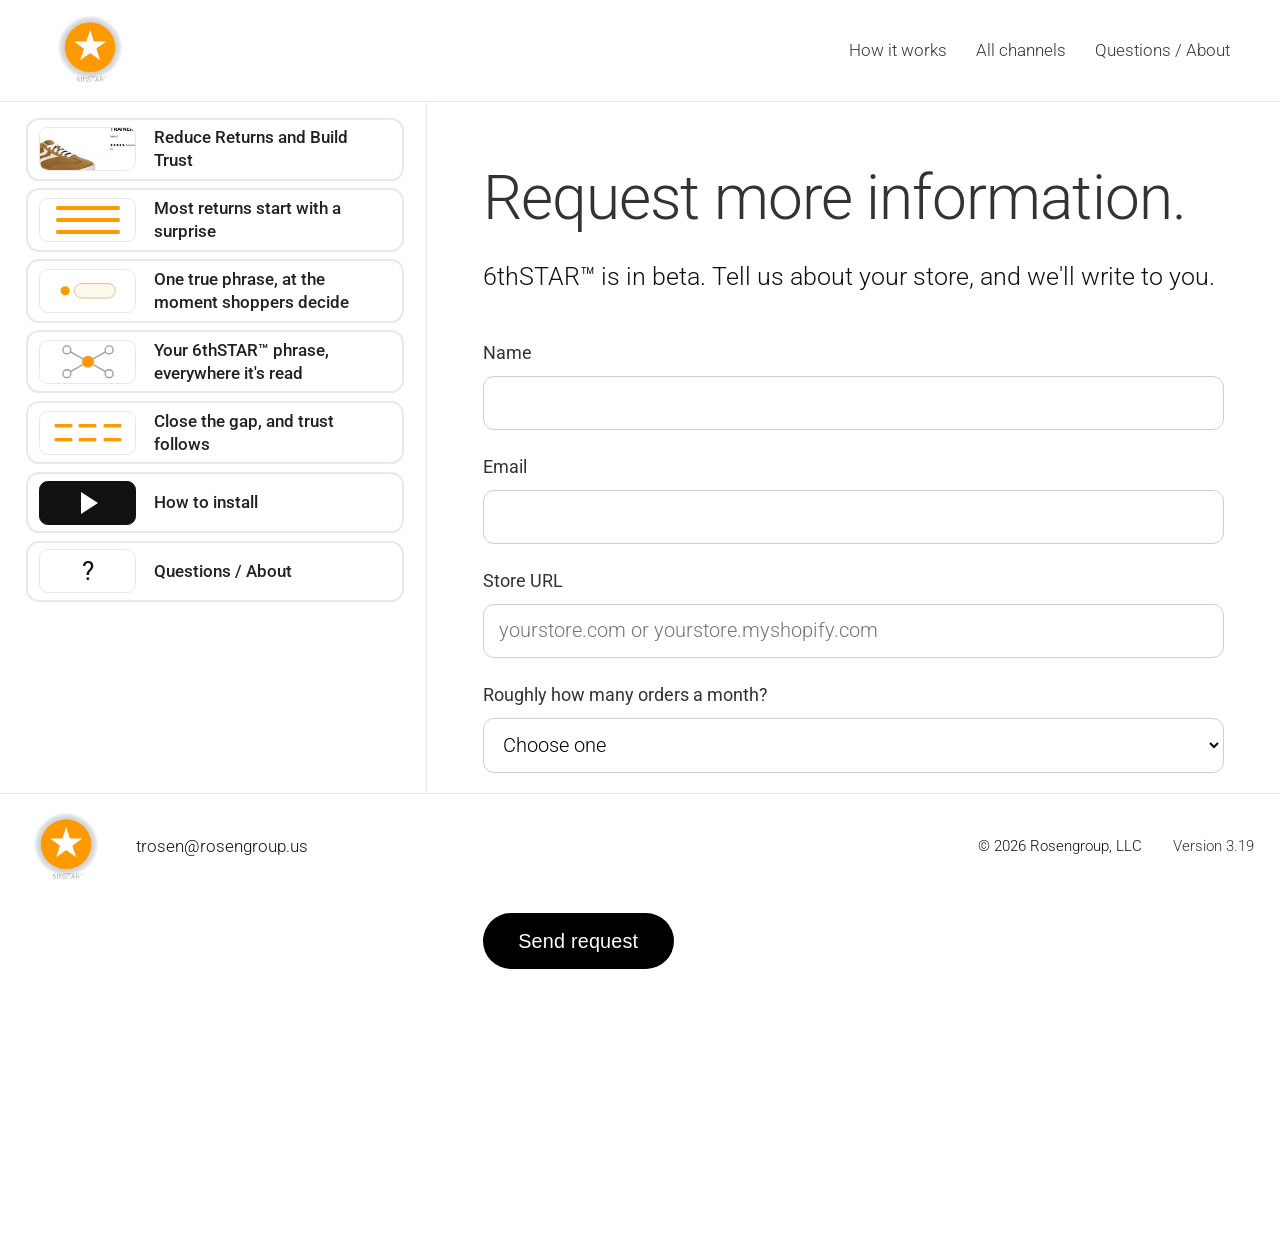
==== beta/index.html @ 01f962db "v3.18–v3.19: product shot on Most returns, boxes fill Close the gap, Restart bottom right, "6thSTAR " ====
<!doctype html>
<html lang="en">
<head>
<meta charset="utf-8">
<meta name="viewport" content="width=device-width, initial-scale=1">
<title>6thSTAR™ — Request more information</title>
<meta name="description" content="Request more information about 6thSTAR™ for your Shopify store.">
<meta property="og:type" content="website">
<meta property="og:site_name" content="6thSTAR™">
<meta property="og:title" content="6thSTAR™ — Request more information">
<meta property="og:description" content="Request more information about 6thSTAR™ for your Shopify store.">
<meta property="og:image" content="https://6thstar.us/assets/og-image.jpg">
<meta property="og:image:width" content="1200">
<meta property="og:image:height" content="630">
<meta property="og:image:alt" content="Reduce Returns and Build Trust, for Shopify stores: the 6thSTAR™ phrase on a product page">
<meta name="twitter:card" content="summary_large_image">
<meta name="twitter:title" content="6thSTAR™ — Request more information">
<meta name="twitter:description" content="Request more information about 6thSTAR™ for your Shopify store.">
<meta name="twitter:image" content="https://6thstar.us/assets/og-image.jpg">
<link rel="icon" href="/assets/6thstar-mark-96.png">
<link rel="apple-touch-icon" href="/assets/apple-touch-icon.png">
<link rel="preload" href="/assets/fonts/roboto-300-500.woff" as="font" type="font/woff" crossorigin>
<link rel="stylesheet" href="/assets/site.css">
<link rel="canonical" href="https://6thstar.us/beta/">
<meta property="og:url" content="https://6thstar.us/beta/">
</head>
<body>
<header class="top"><div class="in">
  <a class="brand" href="/" aria-label="6thSTAR™ home"><img src="/assets/6thstar-mark.png" alt="6thSTAR™" width="72" height="72"></a>
  <nav>
    <a class="txt" href="/#how">How it works</a>
    <a class="txt" href="/#ai">All channels</a>
    <a class="txt" href="/#questions">Questions / About</a>
  </nav>
</div></header>
<main>
<div class="frames"><nav class="fnav" aria-label="Sections">
  <a class="fcard" href="/#top" data-for="top"><span class="fth fth-shoe"><img src="/assets/marlow-hero.jpg" alt=""></span><span class="fname">Reduce Returns and Build Trust</span></a>
  <a class="fcard" href="/#why" data-for="why"><span class="fth fth-why"><i></i><i></i><i></i></span><span class="fname">Most returns start with a surprise</span></a>
  <a class="fcard" href="/#how" data-for="how"><span class="fth fth-how"><svg viewBox="0 0 96 60" aria-hidden="true"><circle cx="14" cy="30" r="7" fill="#ff9900"/><rect x="28" y="19" width="62" height="22" rx="11" fill="#fff8ec" stroke="#d9c39b" stroke-width="1.5"/></svg></span><span class="fname">One true phrase, at the moment shoppers decide</span></a>
  <a class="fcard" href="/#ai" data-for="ai"><span class="fth fth-ai"><svg viewBox="0 0 96 60" aria-hidden="true"><g stroke="#9a9a9a" stroke-width="2"><path d="M48 30 L16 12"/><path d="M48 30 L80 12"/><path d="M48 30 L16 48"/><path d="M48 30 L80 48"/></g><g fill="#fff" stroke="#9a9a9a" stroke-width="2"><circle cx="16" cy="12" r="6"/><circle cx="80" cy="12" r="6"/><circle cx="16" cy="48" r="6"/><circle cx="80" cy="48" r="6"/></g><circle cx="48" cy="30" r="9" fill="#ff9900"/></svg></span><span class="fname">Your 6thSTAR™ phrase, everywhere it's read</span></a>
  <a class="fcard" href="/#get" data-for="get"><span class="fth fth-get"><i></i><i></i><i></i><i></i><i></i><i></i></span><span class="fname">Close the gap, and trust follows</span></a>
  <a class="fcard" href="/#story" data-for="story"><span class="fth fth-film"><b></b></span><span class="fname">How to install</span></a>
  <a class="fcard" href="/#questions" data-for="questions"><span class="fth fth-q">?</span><span class="fname">Questions / About</span></a>
</nav>
<div class="fpanel fpage">

<div class="page">
  <h1>Request more information.</h1>
  <p class="lead">6thSTAR™ is in beta. Tell us about your store, and we'll write to you.</p>
  <form class="beta" novalidate>
    <label>Name<input name="name" autocomplete="name" required></label>
    <label>Email<input name="email" type="email" autocomplete="email" required></label>
    <label>Store URL<input name="store" type="text" inputmode="url" placeholder="yourstore.com or yourstore.myshopify.com" required></label>
    <label>Roughly how many orders a month?
      <select name="orders" required>
        <option value="">Choose one</option>
        <option>Under 100</option><option>100 to 500</option><option>500 to 2,000</option>
        <option>2,000 to 10,000</option><option>Over 10,000</option>
      </select></label>
    <label>How long has the store been selling?
      <select name="selling" required>
        <option value="">Choose one</option>
        <option>Under a year</option><option>1 to 3 years</option><option>Over 3 years</option>
      </select></label>
    <label class="trap" aria-hidden="true">Leave this empty<input name="website" tabindex="-1" autocomplete="off"></label>
    <div><button class="btn lg" type="submit">Send request</button></div>
    <p class="formerr" role="alert" hidden></p>
  </form>
  <div class="thanks" role="status">
    <h2 style="font-size:32px">Thank you. We'll write to you within two business days.</h2>
    <p class="lead">Questions in the meantime: <a href="mailto:trosen@rosengroup.us">trosen@rosengroup.us</a></p>
  </div>
</div>
</div></div>
</main>
<footer class="foot"><div class="in">
  <img src="/assets/6thstar-mark.png" alt="6thSTAR™" width="72" height="72">
  <nav><a href="mailto:trosen@rosengroup.us">trosen@rosengroup.us</a></nav>
  <span class="copy">&copy; 2026 Rosengroup, LLC</span>
  <span class="ver">Version 3.19</span>
</div></footer>
<script src="/assets/site.js"></script>
</body>
</html>
---- assets/site.css ----
/* 6thSTAR site v1.1 — white, plain, one idea per screen. Roboto (self-hosted, no outside requests). */
@font-face{font-family:"Roboto";src:url("/assets/fonts/roboto-300-500.woff") format("woff");font-weight:300 500;font-display:swap}
:root{
  color-scheme:light;
  --ink:#000; --ink-2:#3a3a3a; --muted:#6b6b6b; --rule:#e8e8e8; --sunk:#f6f6f4;
  --gold:#ff9900; --gold-ink:#a86200; --line-bg:#fff8ec; --line-edge:#d9c39b;
  --btn:#000; --btn-ink:#fff;
  --max:1080px; --gutter:24px;
}
*{box-sizing:border-box;margin:0;padding:0}
html{-webkit-text-size-adjust:100%;scroll-behavior:smooth}
body{background:#fff;color:var(--ink);font-family:"Roboto","Helvetica Neue",Arial,sans-serif;font-weight:300;line-height:1.55;font-size:18px}
img,video{display:block;max-width:100%;height:auto}
a{color:inherit}
:focus-visible{outline:2px solid var(--gold);outline-offset:3px}

/* Header: the mark, and the one action, always in reach */
.top{position:sticky;top:0;z-index:50;background:rgba(255,255,255,.92);backdrop-filter:saturate(1.4) blur(10px);-webkit-backdrop-filter:saturate(1.4) blur(10px);border-bottom:1px solid var(--rule)}
.top .in{max-width:var(--max);margin:0 auto;padding:10px var(--gutter);display:flex;align-items:center;justify-content:space-between;gap:16px}
.brand{display:flex;align-items:center;text-decoration:none}
.brand img{width:44px;height:44px}
.top nav{display:flex;align-items:center;gap:22px;font-size:15px}
.top nav a.txt{text-decoration:none;color:var(--ink-2)}
.top nav a.txt:hover{color:var(--ink)}
@media (max-width:560px){.top nav a.txt{display:none}}

.btn{display:inline-block;background:var(--btn);color:var(--btn-ink);text-decoration:none;font-weight:400;font-size:16px;letter-spacing:.01em;padding:12px 24px;border-radius:999px;border:0;cursor:pointer;white-space:nowrap}
.btn:hover{background:#222}
.btn.sm{font-size:14px;padding:9px 18px}
.btn.lg{font-size:18px;padding:15px 32px}

/* Beats: one idea per screen */
.beat{min-height:86vh;display:flex;align-items:center;padding:96px var(--gutter);border-bottom:1px solid var(--rule)}
.beat:last-of-type{border-bottom:0}
.beat .in{max-width:var(--max);margin:0 auto;width:100%}
.beat.narrow .in{max-width:760px}
.center{text-align:center}
h1,h2{font-weight:300;letter-spacing:-.015em;line-height:1.12}
h1{font-size:clamp(40px,6.4vw,76px)}
h2{font-size:clamp(32px,4.8vw,56px)}
.lead{font-size:clamp(19px,2vw,23px);color:#5f5f5f;margin-top:22px;max-width:680px}
.center .lead{margin-left:auto;margin-right:auto}
.lead+.lead{margin-top:14px}
.speaks{font-size:clamp(24px,3vw,34px);font-weight:400;margin-top:36px}
.cta{margin-top:36px;display:flex;gap:18px;align-items:center;flex-wrap:wrap}
.center .cta{justify-content:center}
.note{font-size:14px;color:var(--muted);margin-top:18px}
.hero .mark{width:min(150px,34vw);margin:0 auto 34px}

/* Films: never play by themselves; a still with a label until clicked */
.film{position:relative;margin:56px auto 0;max-width:760px;border-radius:14px;overflow:hidden;background:var(--sunk);box-shadow:0 1px 0 var(--rule),0 18px 50px rgba(0,0,0,.07);cursor:pointer}
.film img,.film video{width:100%;aspect-ratio:16/9;object-fit:cover}
.film .play{position:absolute;left:18px;bottom:16px;display:flex;align-items:center;gap:10px;background:rgba(255,255,255,.94);color:var(--ink);border:0;border-radius:999px;padding:9px 16px 9px 12px;font:400 15px "Roboto",sans-serif;cursor:pointer}
.film .play::before{content:"";width:0;height:0;border-left:11px solid var(--ink);border-top:7px solid transparent;border-bottom:7px solid transparent;margin-left:4px}
.film.soon{cursor:default}
.film.soon .play{cursor:default}
.film.soon .play::before{display:none}

/* The product page images (6thstar-sample, made data) */
.shot{position:relative;margin:56px auto 0;max-width:980px;border-radius:14px;overflow:hidden;border:1px solid var(--rule);background:#fff}
.shot img{width:100%}
.tag{position:absolute;top:12px;right:12px;background:rgba(30,30,30,.82);color:#fff;font-size:12px;padding:5px 11px;border-radius:999px;letter-spacing:.01em;z-index:3}
/* Beat 4: everything dimmed except the space under the stars */
.spot-hole{position:absolute;left:59.0%;top:42.4%;width:38.6%;height:6.6%;border-radius:8px;box-shadow:0 0 0 2000px rgba(255,255,255,.80),0 0 0 2003px rgba(0,0,0,.04);z-index:2;pointer-events:none}
/* Beat 5: the star opens the line on hover, focus or tap */
.star-hit{position:absolute;left:59.3%;top:42.9%;width:2.6%;aspect-ratio:1;border-radius:50%;background:transparent;border:0;cursor:pointer;z-index:4}
.star-hit::after{content:"";position:absolute;inset:-60%;border-radius:50%;border:2px solid var(--gold);opacity:.0;animation:ring 2.4s ease-out infinite}
@keyframes ring{0%{transform:scale(.5);opacity:.9}70%{opacity:0}100%{transform:scale(1.2);opacity:0}}
.line-pop{position:absolute;left:59.6%;top:50%;width:min(37em,39%);background:var(--line-bg);border:1px solid var(--line-edge);border-radius:12px;padding:14px 18px;font-size:clamp(13px,1.45vw,17px);font-weight:400;color:#1d1d1d;box-shadow:0 8px 28px rgba(0,0,0,.10);z-index:5;opacity:0;transform:translateY(-4px);transition:opacity .18s,transform .18s;pointer-events:none}
.shot.open .line-pop{opacity:1;transform:none}
.shot.open .star-hit::after{animation:none}
.hint{font-size:14px;color:var(--muted);margin-top:14px;text-align:center}
@media (max-width:700px){
  .line-pop{left:6%;right:6%;width:auto;top:58%}
}
@media (prefers-reduced-motion:reduce){.star-hit::after{animation:none;opacity:.8;transform:none;inset:-40%}}

/* Lists of short plain points */
.points{list-style:none;margin-top:26px;max-width:680px}
.center .points{margin-left:auto;margin-right:auto}
.points li{padding:12px 0;border-top:1px solid var(--rule);color:var(--ink-2);font-size:19px}
.points li:last-child{border-bottom:1px solid var(--rule)}
.links{margin-top:22px;display:flex;gap:24px;flex-wrap:wrap}
.center .links{justify-content:center}
.links a{color:var(--ink);text-underline-offset:4px;text-decoration-color:var(--gold);text-decoration-thickness:1.5px}

/* Questions */
.faq{max-width:760px;margin:64px auto 0;text-align:left}
.faq h3{font-weight:400;font-size:24px;margin-bottom:12px}
.faq details{border-top:1px solid var(--rule)}
.faq details:last-child{border-bottom:1px solid var(--rule)}
.faq summary{list-style:none;cursor:pointer;padding:18px 34px 18px 0;font-size:19px;font-weight:400;position:relative}
.faq summary::-webkit-details-marker{display:none}
.faq summary::after{content:"+";position:absolute;right:4px;top:14px;font-size:24px;font-weight:300;color:var(--muted)}
.faq details[open] summary::after{content:"–"}
.faq details p{padding:0 0 20px;color:var(--ink-2)}

/* Footer */
.foot{border-top:1px solid var(--rule);padding:36px var(--gutter) 48px}
.foot .in{max-width:var(--max);margin:0 auto;display:flex;align-items:center;justify-content:space-between;gap:18px;flex-wrap:wrap;font-size:15px;color:var(--ink-2)}
.foot nav{display:flex;gap:20px;flex-wrap:wrap}
.foot nav a{text-decoration:none}
.foot nav a:hover{text-decoration:underline}
.foot img{width:120px;height:120px}

/* Plain pages (/beta, /terms, /privacy, /demo, /setup) */
.page{max-width:760px;margin:0 auto;padding:80px var(--gutter) 96px}
.page h1{font-size:clamp(36px,5vw,56px)}
.page .lead{max-width:none}
form.beta{margin-top:40px;display:grid;gap:22px}
form.beta label{display:grid;gap:8px;font-size:16px;font-weight:400}
form.beta input,form.beta select{font:300 18px "Roboto",sans-serif;padding:13px 14px;border:1px solid #cfcfcf;border-radius:10px;background:#fff;color:var(--ink);width:100%}
form.beta input:focus,form.beta select:focus{outline:2px solid var(--gold);outline-offset:1px;border-color:transparent}
form.beta .opt{font-weight:300;color:var(--muted);font-size:14px}
.thanks{display:none;margin-top:40px;padding:28px;border-radius:14px;background:var(--sunk)}
.thanks.show{display:block}

/* Wizards */
.wiz{margin-top:44px;border:1px solid var(--rule);border-radius:16px;overflow:hidden;background:#fff}
.wiz + .wiz{margin-top:72px}
.wiz-head{padding:22px 24px 0}
.wiz-head h2{font-size:clamp(24px,3vw,32px)}
.wiz-count{font-size:14px;color:var(--muted);margin-top:6px}
.wiz-shot{margin:18px 24px 0;border:1px solid var(--rule);border-radius:10px;background:var(--sunk);overflow:hidden;aspect-ratio:16/10;display:flex;align-items:center;justify-content:center}
.wiz-shot img{width:100%;height:100%;object-fit:contain;background:#fff}
.wiz-shot .ph{font-size:14px;color:var(--muted);padding:24px;text-align:center}
.wiz-say{padding:20px 24px 4px;font-size:clamp(19px,2.2vw,22px);font-weight:400;min-height:3.2em}
.wiz-nav{display:flex;justify-content:space-between;gap:12px;padding:12px 24px 24px}
.wiz-nav button{font:400 16px "Roboto",sans-serif;padding:11px 22px;border-radius:999px;border:1px solid #cfcfcf;background:#fff;color:var(--ink);cursor:pointer}
.wiz-nav button.next{background:var(--btn);color:#fff;border-color:var(--btn)}
.wiz-nav button[disabled]{opacity:.35;cursor:default}
.wiz-help{padding:18px 24px 24px;border-top:1px solid var(--rule);background:#fcfcfb}
.wiz-help p{font-size:15px;color:var(--ink-2);margin-top:6px}
.wiz-help p:first-child{margin-top:0}
.wiz-help a{text-underline-offset:3px}

/* Hero: the words and the button lead; the spot sits beside them as a still (under them on a phone) */
.hero-grid{display:grid;grid-template-columns:1fr;gap:8px;align-items:center}
.hero .film{margin-top:48px}
@media (min-width:960px){
  .hero-grid{grid-template-columns:1.05fr 1fr;gap:56px}
  .hero .film{margin:0}
}
@media (min-width:701px){.line-pop{width:auto;max-width:41%;white-space:nowrap;font-size:clamp(12px,1.22vw,15px)}}
.spot-hole{box-shadow:0 0 0 2000px rgba(255,255,255,.86);outline:1.5px solid var(--gold);outline-offset:2px}

/* Film label sits under the still, never over its words */
.film .play{position:static;margin:0;border-radius:0;width:100%;justify-content:flex-start;padding:13px 16px;background:#fff;border-top:1px solid var(--rule)}
/* The sample-store tag sits bottom-left, clear of the product title */
.shot .tag{top:auto;bottom:12px;right:auto;left:12px}
/* On a phone, the product page is cropped to the title, price, stars and the 6thSTAR, so it can be read */
@media (max-width:700px){
  .spot-hole{left:3.6%;top:35.2%;width:90%;height:7.6%}
  .star-hit{left:5.2%;top:35.6%;width:8.5%}
  .line-pop{left:4%;right:4%;top:44%;font-size:15px}
}
@media (max-width:700px){.shot .tag{top:10px;right:10px;bottom:auto;left:auto}}

/* Wizard shots keep their own shape; tap one to see it full size */
.wiz-shot{aspect-ratio:auto;min-height:180px;background:#fff}
.wiz-shot a{display:block;width:100%}
.wiz-shot img{width:100%;height:auto;max-height:560px;object-fit:contain}
.wiz-zoom{font-size:13px;color:var(--muted);padding:6px 24px 0;text-align:right}

/* The beta form: the hidden field a person never sees, and a plain error line */
form.beta .trap{position:absolute;left:-10000px;width:1px;height:1px;overflow:hidden}
.formerr{color:#b42318;font-size:15px}

/* ── v2.0 (6thSTAR_Website_Script_v2_0): dense and clear. ~1120 px content, ~96 px between sections (56 on a phone),
   headline 40–48, sub-head 20–22, body 17–18 in #333. The line is always open in pictures. ── */
:root{--max:1120px}
body{color:#333;font-size:17.5px}
.lead{color:#333}
.top nav{gap:26px}
.top nav a.txt{color:#333;font-size:15px}
@media (max-width:560px){.top nav{gap:14px}.top nav a.txt{display:inline;font-size:13px}.brand img{width:36px;height:36px}}
@media (max-width:380px){.top nav{gap:10px}.top nav a.txt{font-size:12px}}

.sec{padding:48px var(--gutter)}
.sec:first-of-type{padding-top:72px}
.sec .in{max-width:var(--max);margin:0 auto;width:100%}
.sec + .sec{border-top:1px solid var(--rule);margin-top:48px;padding-top:96px}
.sec h1{font-size:clamp(36px,4.2vw,52px);font-weight:400;color:#111;letter-spacing:-.02em}
.sec h2{font-size:clamp(30px,3.3vw,46px);font-weight:400;color:#111;letter-spacing:-.015em;line-height:1.15}
.sec h3{font-size:19px;font-weight:500;color:#111;line-height:1.3}
.sec p{color:#333}
.sub{font-size:clamp(19px,1.7vw,22px);color:#333;margin-top:16px;max-width:760px;line-height:1.5}
.body{margin-top:16px}
.kicker{font-size:15px;font-weight:500;letter-spacing:.04em;text-transform:uppercase;color:var(--gold-ink);margin-bottom:12px}
.two{display:grid;grid-template-columns:1fr;gap:36px;align-items:center}
@media (min-width:900px){.two{grid-template-columns:1fr 1.15fr;gap:56px}}
.acts{margin-top:28px;display:flex;gap:22px;align-items:center;flex-wrap:wrap}
.more{color:#111;text-underline-offset:4px;text-decoration-color:var(--gold);text-decoration-thickness:1.5px;font-weight:400}
.playlink{display:inline-flex;align-items:center;gap:10px;font:400 17px "Roboto",sans-serif;color:#fff;background:#111;border:0;border-radius:999px;padding:12px 22px 12px 18px;cursor:pointer}
.playlink::before{content:"";border-left:11px solid #fff;border-top:7px solid transparent;border-bottom:7px solid transparent}
.playlink:hover{background:#333}

/* The pictures: the line open, never behind a hover */
.sec .shot{margin:0;max-width:none}
.hero-shot .line-pop,.mini .line-pop{opacity:1;transform:none;white-space:normal;max-width:none}
.hero-shot .line-pop{left:58.6%;top:54%;width:39.5%;font-size:clamp(12px,1.05vw,15px);padding:10px 13px;line-height:1.4}
.hero-shot .tag{top:auto;bottom:10px;left:10px;right:auto}
@media (max-width:700px){.hero-shot .line-pop{left:4%;right:4%;width:auto;top:44%;font-size:15px}.hero-shot .tag{top:10px;right:10px;bottom:auto;left:auto}}
.mini{border-radius:10px}
.mini .line-pop{left:3%;top:76%;width:auto;right:4%;font-size:13px;padding:7px 10px;line-height:1.35}
.mini .tag{top:8px;right:8px;bottom:auto;left:auto;font-size:11px;padding:3px 9px}

/* Section 2: three columns */
.cols3{display:grid;grid-template-columns:1fr;gap:28px;margin-top:40px}
.cols3>div{border-top:2px solid var(--gold);padding-top:18px}
.cols3 p{margin-top:8px}
@media (min-width:800px){.cols3{grid-template-columns:repeat(3,1fr);gap:40px}}

/* Section 3: three steps across, each with a small picture */
.steps{list-style:none;display:grid;grid-template-columns:1fr;gap:36px;margin-top:44px}
@media (min-width:860px){.steps{grid-template-columns:repeat(3,1fr);gap:36px}}
.steps .pic{height:210px;display:flex;align-items:center;justify-content:center;background:#fafaf8;border:1px solid var(--rule);border-radius:12px;padding:12px;margin-bottom:18px;overflow:hidden}
.steps .pic .mini{width:100%;max-width:330px}
.steps h3 span{display:inline-grid;place-items:center;width:26px;height:26px;border-radius:50%;background:#111;color:#fff;font-size:14px;margin-right:10px;vertical-align:2px}
.steps p{margin-top:8px}
.draw{width:100%;height:auto;max-height:190px}
.draw.channels{max-height:none}

/* Section 4: ticks */
.ticks{list-style:none;margin-top:22px}
.ticks li{position:relative;padding:12px 0 12px 30px;border-top:1px solid var(--rule)}
.ticks li:last-child{border-bottom:1px solid var(--rule)}
.ticks li::before{content:"";position:absolute;left:4px;top:21px;width:10px;height:10px;border-radius:50%;background:var(--gold)}

/* Section 5: six tiles */
.tiles{display:grid;grid-template-columns:1fr;gap:16px;margin-top:40px}
@media (min-width:640px){.tiles{grid-template-columns:repeat(2,1fr)}}
@media (min-width:960px){.tiles{grid-template-columns:repeat(3,1fr);gap:20px}}
.tile{border:1px solid var(--rule);border-radius:14px;padding:24px 24px 26px;background:#fff}
.tile p{margin-top:8px}

/* Section 6: the guide's own shot */
.guide-shot{margin:0;border:1px solid var(--rule);border-radius:12px;overflow:hidden;background:#fff}
.guide-shot img{width:100%}
.guide-shot figcaption{font-size:14px;color:#555;padding:10px 14px;border-top:1px solid var(--rule)}

/* Section 7: the film beside the call; Questions in two columns */
.sec .film{margin:0;max-width:none}
.faq2{margin-top:72px}
.qh{font-size:clamp(26px,2.6vw,34px)!important}
.qcols{display:grid;grid-template-columns:1fr;gap:0 40px;margin-top:18px}
@media (min-width:860px){.qcols{grid-template-columns:1fr 1fr}}
.qcols details{border-top:1px solid var(--rule)}
.qcols>div details:last-child{border-bottom:1px solid var(--rule)}
.qcols summary{list-style:none;cursor:pointer;padding:16px 34px 16px 0;font-size:18px;font-weight:400;color:#111;position:relative}
.qcols summary::-webkit-details-marker{display:none}
.qcols summary::after{content:"+";position:absolute;right:4px;top:12px;font-size:24px;font-weight:300;color:#666}
.qcols details[open] summary::after{content:"–"}
.qcols details p{padding:0 0 18px}

/* The spot, opened from the hero: plays only after the click */
.filmbox{border:0;padding:0;background:#000;border-radius:12px;width:min(1000px,94vw);overflow:visible}
.filmbox::backdrop{background:rgba(0,0,0,.72)}
.filmbox video{width:100%;display:block;border-radius:12px}
.filmbox .x{position:absolute;top:-44px;right:0;background:none;border:0;color:#fff;font-size:34px;line-height:1;cursor:pointer}

/* Footer: the mark, then the links */
.foot img{width:72px;height:72px}
.foot .in{justify-content:flex-start;gap:28px}

@media (max-width:700px){
  .sec{padding:32px var(--gutter)}
  .sec:first-of-type{padding-top:40px}
  .sec + .sec{margin-top:24px;padding-top:56px}
  .faq2{margin-top:48px}
}
/* v2.0 fixes after the first screenshots: the tag sits under the picture (never over the title); Questions clear of the film;
   a larger hero picture */
.sec .shot .tag{position:static;display:inline-block;margin:8px 10px}
.sec .shot{background:#fff}
.steps .pic{height:230px}
.steps .pic .mini{max-width:300px}
.sec .faq2{margin-top:88px}
@media (min-width:900px){.hero2 .two{grid-template-columns:.85fr 1.3fr;gap:48px}}
.hero2{padding-bottom:56px}
@media (max-width:700px){.sec .faq2{margin-top:56px}}
.steps .pic{height:256px}
.steps .pic .mini{max-width:290px}
.sec .shot .frame{position:relative}

/* v2.0.1 (review 2026-11-27): hero ends under the line; channels as a list on a phone; setup = the editor panel only */
.hero-shot .line-pop{top:56%}
@media (max-width:700px){.hero-shot .line-pop{top:76%}}
.chan-list{display:none}
@media (max-width:600px){
  .chan-wide{display:none}
  .chan-list{display:block;border:1px solid var(--rule);border-radius:14px;overflow:hidden}
  .chan-list .rec{background:var(--line-bg);border-bottom:1px solid var(--line-edge);padding:14px 18px;font-weight:500;color:#111}
  .chan-list ul{list-style:none}
  .chan-list li{padding:12px 18px 12px 40px;border-top:1px solid var(--rule);position:relative;color:#333}
  .chan-list li:first-child{border-top:0}
  .chan-list li::before{content:"";position:absolute;left:18px;top:50%;width:10px;height:1.5px;background:#bdbdbd}
  .chan-list li span{color:#666;font-size:15px}
}
.guide-shot.pair{display:grid;grid-template-columns:1fr 1fr;gap:1px;background:var(--rule)}
.guide-shot.pair>div{background:#fff}
.guide-shot.pair img{width:100%}
.guide-shot.pair p{font-size:14px;color:#555;padding:10px 12px;border-top:1px solid var(--rule)}
@media (min-width:900px){#story .two{grid-template-columns:1.25fr 1fr}}

/* v2.0.2 (Earl 2026-11-27): the first thing seen is the spot's opening card: the mark, the promise, and where (Shopify) */
.intro{text-align:center;padding-bottom:40px}
.intro-mark{width:200px;height:200px;margin:0 auto 6px}
.intro h1{font-size:clamp(34px,4.4vw,58px);font-weight:300;letter-spacing:-.01em}
.intro .for{font-size:clamp(20px,2vw,28px);font-weight:300;color:#333;margin-top:8px}
.hero2 .sub{margin-top:0}
.sec.hero2:first-of-type{padding-top:28px}
@media (max-width:700px){.intro-mark{width:150px;height:150px}.intro{padding-bottom:28px}}

/* v2.0.3 (Earl 2026-11-27): the hero opens The Whole Story; section 7 is the call alone until the How to install film is ready */
.cta-only{text-align:center}
.cta-only .sub{margin-left:auto;margin-right:auto}
.cta-only .acts{justify-content:center}

/* ── /setup v2 (Tracy 2026-11-27): every step a tile on one page, in order; the detail shows only while pointed at (or tapped) ── */
.page.wide{max-width:1168px}
.lead .tap{display:none}
@media (hover:none){.lead .hov{display:none}.lead .tap{display:inline}}
.gtiles{margin-top:48px}
.gtiles + .gtiles{margin-top:80px}
.gtiles h2{font-size:clamp(24px,3vw,32px);margin-bottom:20px}
.tgrid{list-style:none;display:grid;grid-template-columns:repeat(4,1fr);gap:16px}
@media (max-width:1000px){.tgrid{grid-template-columns:repeat(3,1fr)}}
@media (max-width:760px){.tgrid{grid-template-columns:repeat(2,1fr)}}
@media (max-width:460px){.tgrid{grid-template-columns:1fr}}
.tile-step{position:relative;border:1px solid var(--rule);border-radius:12px;background:#fff;overflow:hidden;aspect-ratio:4/3;outline:none;cursor:default}
.tile-step img{width:100%;height:100%;object-fit:contain;padding:34px 10px 10px;background:#fff}
.tnum{position:absolute;top:8px;left:10px;font:500 13px "Roboto",sans-serif;color:#fff;background:var(--gold);border-radius:999px;padding:3px 10px;z-index:1}
.tdet{position:absolute;inset:0;background:rgba(255,255,255,.97);padding:44px 16px 14px;display:flex;flex-direction:column;justify-content:center;gap:10px;
  opacity:0;visibility:hidden;transition:opacity .15s}
.tdet p{font-size:17px;line-height:1.45;color:var(--ink);font-weight:400}
.tdet a{text-underline-offset:3px}
.tfull{font-size:14px;color:var(--muted)}
@media (hover:hover){.tile-step:hover .tdet{opacity:1;visibility:visible}}
.tile-step:focus-visible .tdet{opacity:1;visibility:visible}
.tile-step:focus-visible{box-shadow:0 0 0 2px var(--gold)}
@media (hover:none){.tile-step:focus .tdet,.tile-step:focus-within .tdet{opacity:1;visibility:visible}}
.gtiles .wiz-help{margin-top:16px;border:1px solid var(--rule);border-radius:12px;padding:16px 20px}

/* ── The mark (Tracy 2026-11-27): the footer's size, every time, at every width ── */
.brand,.brand img,.foot img,.intro-mark{flex-shrink:0}
.brand img,.foot img,.intro-mark{width:72px!important;height:72px!important}
.intro-mark{margin:0 auto 10px}

/* ── Section 7 (Tracy 2026-11-27): the install film at full content width, crisp; the request below it ── */
.story-big .film{max-width:none;width:100%;margin:0}
.story-big .film img{image-rendering:auto}
.story-big .words{margin-top:40px}
.story-big .film .play{font-size:17px}
/* the film's cover is page text and the mark (72 px), so it is sharp at every width */
.story-big .poster{aspect-ratio:16/9;background:#fff;display:flex;flex-direction:column;align-items:center;justify-content:center;gap:18px}
.story-big .poster p{font-size:clamp(24px,3.4vw,44px);font-weight:300;color:var(--ink)}
.film-mark{width:72px!important;height:72px!important;flex-shrink:0}

/* ── /setup v3 (Tracy 2026-11-27): the number alone, top right; a bolder outline; pointing at a step opens it very large, only while there ── */
.tile-step{border:2px solid #b8b8b8;border-radius:12px}
.tile-step:hover,.tile-step:focus-visible{border-color:#000}
.tile-step img{padding:12px}
.tnum{left:auto;right:12px;top:8px;background:none;color:#000;padding:0;font:500 20px/1 "Roboto",sans-serif}
.tdet{display:none}
.tzoom{position:fixed;inset:0;z-index:50;display:flex;align-items:center;justify-content:center;padding:24px;background:rgba(255,255,255,.9);
  opacity:0;visibility:hidden;pointer-events:none;transition:opacity .12s}
.tzoom.on{opacity:1;visibility:visible}
@media (hover:none){.tzoom.on{pointer-events:auto}}
.tzoom figure{background:#fff;border:2px solid #000;border-radius:14px;padding:18px;max-width:min(1280px,96vw);box-shadow:0 24px 70px rgba(0,0,0,.18)}
.tzoom img{display:block;max-width:100%;max-height:72vh;width:auto;height:auto;margin:0 auto;image-rendering:auto}
.tzoom figcaption{margin-top:14px;font-size:clamp(17px,1.6vw,21px);font-weight:400;color:#000;text-align:center}
.tile-step img{padding:40px 12px 12px}

/* ── v2.3 Home (Tracy 2026-11-27: "this cannot be this hard and look so awful"): one fixed type scale, a solid header,
   the hero then three rows of two blocks, headlines aligned across each row. No sizes from the screen's height. ── */
.top{background:#fff;backdrop-filter:none;-webkit-backdrop-filter:none}
.sec.hero2:first-of-type{padding:64px var(--gutter) 64px}
.duo{border-top:1px solid var(--rule)}
@media (min-width:900px){
  .duo{display:grid;grid-template-columns:minmax(0,1fr) minmax(0,1fr);gap:64px;align-items:start;
       max-width:calc(var(--max) + 2 * var(--gutter));margin:0 auto;padding:72px var(--gutter)}
  .duo>.sec,.duo>.sec + .sec,.duo>.sec:first-of-type{padding:0;margin:0;border:0;min-height:0;display:block}
  .duo .sec .in{max-width:none}
}
/* the one type scale on Home, at every width from a tablet up */
.sec h2,.duo .sec h2,.qh{font-size:34px!important;line-height:1.2;font-weight:400;letter-spacing:-.01em}
.sec .sub,.duo .sub{font-size:19px;line-height:1.5;max-width:none;margin-top:12px}
.sec h3{font-size:18px;font-weight:500;line-height:1.35}
.sec p,.ticks li,.tile p,.cols3 p,.steps p,.qcols details p{font-size:16.5px;line-height:1.55}
.kicker{font-size:13px}
.qcols summary{font-size:17px;padding:14px 34px 14px 0}
.cols3{grid-template-columns:1fr;gap:14px;margin-top:24px}
.cols3>div{padding-top:12px}
.steps{grid-template-columns:1fr;gap:16px;margin-top:24px}
.steps li{display:grid;grid-template-columns:180px minmax(0,1fr);gap:0 18px;align-items:start}
.steps .pic{grid-row:span 2;height:124px;margin:0;padding:8px}
.steps .pic .mini{max-width:160px}
.steps .mini .line-pop{font-size:10px;padding:4px 6px;top:auto;bottom:8%}
.steps .mini .tag{font-size:9px;padding:2px 6px;margin:4px 6px}
.steps h3{margin-top:2px}
.draw{max-height:108px}
#ai .two{grid-template-columns:1fr;gap:20px}
.draw.channels{max-height:280px;margin:0 auto;display:block}
.tiles{grid-template-columns:1fr 1fr;gap:12px;margin-top:24px}
.tile{padding:16px 18px}
.tile h3{font-size:17px}
.story-big .film{width:100%}
.story-big .words{margin-top:24px}
.story-big .words h2{font-size:28px!important}
.qcols{grid-template-columns:1fr;margin-top:12px}
.hero2 h1{font-size:52px}
.hero2 .sub{font-size:21px}
@media (max-width:700px){
  .sec h2,.duo .sec h2,.qh{font-size:28px!important}
  .hero2 h1{font-size:36px}
  .steps li{grid-template-columns:120px minmax(0,1fr);gap:0 14px}
  .steps .pic{height:100px}
  .tiles{grid-template-columns:1fr}
}
.duo .sec .faq2,.sec .faq2{margin-top:0!important}

/* ── v3.0 Home as frames (Tracy 2026-11-27: "a vertical left column nav that has a small view on each card. when you click
   on the image the whole right 2/3 of the page opens with that content"; storyboard approved). From 900 px wide: the left
   third is the cards, the right two thirds shows the chosen section. Under 900 px the sections run down one page. ── */
.fnav{display:none}
@media (min-width:900px){
  .frames{display:grid;grid-template-columns:minmax(280px,1fr) minmax(0,2fr);max-width:1560px;margin:0 auto;align-items:start}
  .fnav{display:flex;flex-direction:column;gap:10px;position:sticky;top:var(--hdr,93px);height:calc(100vh - var(--hdr,93px));
        overflow:auto;padding:24px 20px 24px var(--gutter);border-right:1px solid var(--rule)}
  .fcard{display:grid;grid-template-columns:96px minmax(0,1fr);gap:14px;align-items:center;text-decoration:none;color:#111;
         border:2px solid var(--rule);border-radius:12px;padding:8px;background:#fff;transition:border-color .12s}
  .fcard:hover{border-color:#b8b8b8}
  .fcard.on{border-color:var(--gold)}
  .fth{height:60px;border-radius:8px;background:#fafaf8;border:1px solid var(--rule);overflow:hidden;display:flex;align-items:center;justify-content:center}
  .fth img{width:100%;height:100%;object-fit:cover}
  .fth svg{width:92%;height:auto;max-height:54px}
  .fth-why{flex-direction:column;gap:9px;padding:0 12px;align-items:stretch}
  .fth-why i{display:block;height:2px;background:var(--gold)}
  .fth-get{display:grid;grid-template-columns:repeat(3,1fr);gap:4px;padding:8px}
  .fth-get i{display:block;border:1px solid #d8d8d8;border-radius:3px;background:#fff}
  .fth-film b{width:0;height:0;border-left:16px solid #111;border-top:10px solid transparent;border-bottom:10px solid transparent;margin-left:4px}
  .fth-q{font-size:30px;font-weight:300;color:#111}
  .fname{font-size:15px;font-weight:400;line-height:1.35}
  .fpanel{padding:56px clamp(32px,4vw,72px) 72px;min-height:calc(100vh - var(--hdr,93px))}
  .fpanel>.sec{display:none;padding:0!important;margin:0!important;border:0!important}
  .fpanel>.sec.on{display:block}
  .fpanel .sec .in{max-width:980px;margin:0}
  .fpanel .intro{text-align:left}
  /* each section at full size in the panel */
  .fpanel .cols3{grid-template-columns:repeat(3,1fr);gap:32px;margin-top:36px}
  .fpanel .steps{grid-template-columns:repeat(3,1fr);gap:28px;margin-top:36px}
  .fpanel .steps li{display:block}
  .fpanel .steps .pic{height:200px;margin:0 0 16px}
  .fpanel .steps .pic .mini{max-width:240px}
  .fpanel .steps .mini .line-pop{font-size:11px}
  .fpanel .draw{max-height:170px}
  .fpanel #ai .two{grid-template-columns:1fr 1fr;gap:40px}
  .fpanel .draw.channels{max-height:360px}
  .fpanel .tiles{grid-template-columns:repeat(3,1fr);gap:16px;margin-top:36px}
  .fpanel .story-big .film{max-width:900px}
  .fpanel .story-big .words{text-align:left}
  .fpanel .story-big .acts{justify-content:flex-start}
  .fpanel .story-big .sub{margin-left:0}
  .fpanel .qcols{grid-template-columns:1fr 1fr;gap:0 40px}
  .fpanel .hero2 .two{grid-template-columns:.85fr 1.3fr;gap:40px}
}
/* v3.1: the card column on every page; a page's own content sits in the panel */
@media (min-width:900px){
  .fpage .page,.fpage .page.wide{max-width:980px;margin:0;padding:0}
  .fth-setup img{object-fit:cover;object-position:left center}
  .fpanel #setup .gtiles:first-of-type{margin-top:28px}
}
.sub .tap{display:none}
@media (hover:none){.sub .hov{display:none}.sub .tap{display:inline}}
/* About (Tracy 2026-11-27): Tracy's own words, after Questions */
.about-text{font-size:20px!important;line-height:1.65;max-width:760px;margin-top:20px;color:#222}
.about-sig{margin-top:22px;font-size:17px!important;font-weight:500;color:#111}
.fth-about{font-size:44px;line-height:1;padding-top:14px}
@media (max-width:700px){.about-text{font-size:18px!important}}

/* ── v3.2 polish (Tracy 2026-11-27: "show me the best version"): one family of card pictures, a clearer chosen card,
   and a Next link at the foot of each section so the story reads in order ── */
@media (min-width:900px){
  .fcard{grid-template-columns:88px minmax(0,1fr);padding:10px;gap:16px}
  .fcard.on{border-color:var(--gold);background:#fffaf1}
  .fth{height:56px;background:#fff}
  .fth-shoe img{object-fit:cover;object-position:18% 60%;transform:scale(1.5)}
  .fth-why{gap:8px;padding:0 14px}
  .fth-why i{height:3px;border-radius:2px}
  .fth-how{gap:6px}
  .fth-how em{font-style:normal;width:20px;height:20px;border-radius:50%;background:#111;color:#fff;font-size:12px;font-weight:500;display:grid;place-items:center}
  .fth-ai svg{width:80px;max-height:50px}
  .fth-get{gap:5px;padding:9px 12px}
  .fth-get i{border:1px solid #d8d8d8;border-top:3px solid var(--gold);border-radius:3px}
  .fth-film{background:#111;border-color:#111}
  .fth-film b{border-left-color:#fff}
  .fth-q{font-size:30px;font-weight:400;color:#111}
  .fth-about{color:var(--gold);font-size:46px;padding-top:18px}
  .fname{font-size:15.5px;font-weight:500;color:#222}
  .fnext{display:inline-flex;align-items:center;gap:10px;margin-top:48px;padding-top:20px;border-top:1px solid var(--rule);
         font-size:16px;color:#111;text-decoration:none;font-weight:500}
  .fnext span{color:#666;font-weight:400}
  .fnext:hover{color:var(--gold-ink)}
}
@media (max-width:899px){.fnext{display:none}}
/* Tracy 2026-11-27: Next is the size of the sub-headline ("for Shopify stores"), still bold */
@media (min-width:900px){.fnext{font-size:clamp(20px,2vw,28px);font-weight:500}}
/* the film's Restart button, top right over the playing film */
.film{position:relative}
.film .restart{position:absolute;top:14px;right:14px;z-index:2;font:500 15px "Roboto",sans-serif;color:#111;background:rgba(255,255,255,.95);
  border:1px solid #d0d0d0;border-radius:999px;padding:8px 16px;cursor:pointer}
.film .restart:hover{border-color:#111}
.foot .ver{margin-left:auto;font-size:13px;color:#777}
@media (max-width:700px){.foot .ver{margin-left:0;width:100%}}
/* Tracy 2026-11-27: the Next link stays on one line (it was a flex box, so its words wrapped as a block) */
@media (min-width:900px){.fnext{display:inline-block;white-space:nowrap;max-width:100%}.fnext span{margin-right:10px}}

/* v3.9 (Tracy 2026-11-27: "keep the phrase on one line"): the 6thSTAR line never wraps; site.js sizes it to fit its picture */
.hero-shot .line-pop,.mini .line-pop,.steps .mini .line-pop{white-space:nowrap!important;width:auto!important;max-width:none!important;padding:.6em .8em!important}
.hero-shot .line-pop{left:auto!important;right:2%!important}
.mini .line-pop,.steps .mini .line-pop{left:3%!important;right:auto!important}
@media (max-width:700px){.hero-shot .line-pop{right:auto!important;left:3%!important}}
.about-date{margin-top:4px;font-size:15px!important;color:#666}

/* v3.9: the hero picture gets its full column (the words' min-content was squeezing it to ~270 px) */
@media (min-width:900px){.fpanel .hero2 .two{grid-template-columns:minmax(0,.85fr) minmax(0,1.3fr)}}
/* the step 3 picture uses its whole tile, so its line stays readable on one line */
.steps .pic .mini,.fpanel .steps .pic .mini{max-width:100%!important;width:100%}
@media (min-width:900px) and (max-width:1199px){
  .fpanel .steps{grid-template-columns:1fr;gap:22px}
  .fpanel .steps li{display:grid;grid-template-columns:300px minmax(0,1fr);gap:0 22px;align-items:start}
  .fpanel .steps .pic{grid-row:span 2;height:180px;margin:0}
}
@media (max-width:899px){
  .steps li{display:block!important}
  .steps .pic{height:auto!important;min-height:160px;margin:0 0 14px!important}
}


/* v3.11 (Tracy 2026-11-27: "clear of the shoe"): the hero picture sets the shoe smaller at the left, so the one-line 6thSTAR line
   sits under the stars without touching it; in the panel the picture spans the full width under the words */
@media (min-width:701px){.hero-shot .line-pop{left:37.6%!important;right:auto!important;top:61%!important}}
@media (min-width:900px){
  .fpanel .hero2 .two{grid-template-columns:1fr!important;gap:28px}
  .fpanel .hero2 .words .sub{max-width:760px}
  .fpanel .hero-shot{max-width:980px}
}

/* v3.12: the 30-second film plays in the hero's place, inside the right panel */
.herofilm{position:relative;border-radius:14px;overflow:hidden;background:#000;box-shadow:0 1px 0 var(--rule),0 18px 50px rgba(0,0,0,.07)}
.herofilm video{display:block;width:100%;aspect-ratio:16/9;background:#000}
.herofilm .restart{position:absolute;top:14px;right:14px;z-index:2;font:500 15px "Roboto",sans-serif;color:#111;background:rgba(255,255,255,.95);border:1px solid var(--rule);border-radius:999px;padding:8px 14px;cursor:pointer}
.herofilm .restart:hover{border-color:#111}
.hero-shot[hidden]{display:none!important}
/* v3.13: About sits under Questions on the same card */
#questions .in.about{margin-top:64px;padding-top:44px;border-top:1px solid var(--rule)}
/* v3.14 (Tracy: "small font needs to be blacker. hard to read"): body text black, small text at regular weight, diagram labels black */
:root{--ink-2:#111;--muted:#333}
.fpanel p,.fpanel li,.fpanel summary,.fpanel .sub{color:#111!important}
.fpanel li p,.fpanel .cols3 p,.fpanel details p,.fpanel .about-text,.fpanel .pts li,.fpanel .about-date{font-weight:400}
.fpanel .about-date{color:#333!important}
svg text:not([font-weight]){font-weight:400}
svg text:not([fill]){fill:#111}
/* v3.14: in the panel the channel diagram sits under the points, large enough to read */
@media (min-width:900px){
  .fpanel #ai .two{grid-template-columns:1fr!important}
  .fpanel #ai svg.channels{width:100%;max-width:640px;height:auto;margin-top:8px}
}
/* v3.14 (Tracy: "every screen needs footer to be persistent with copyright rosengroup, llc 2026 … and version etc"):
   from 900 px the footer is fixed to the bottom of the screen; the left cards stop above it */
.foot .copy{margin-left:auto;font-size:14px;color:#111}
.foot .ver{margin-left:0;font-size:14px;color:#333}
@media (min-width:900px){
  :root{--foot:98px}
  .foot{position:fixed;left:0;right:0;bottom:0;z-index:60;background:#fff;padding:12px var(--gutter)}
  body{padding-bottom:var(--foot)}
  .fnav{height:calc(100vh - var(--hdr,93px) - var(--foot))!important}
}
@media (max-width:700px){.foot .copy{margin-left:0;width:100%}}
/* v3.14: on shorter screens the seven cards stay above the fixed footer */
@media (min-width:900px) and (max-height:860px){
  .fnav{gap:7px!important;padding-top:14px!important}
  .fcard{padding:6px 10px!important;font-size:14px}
  .fth{height:40px!important}
  .fth svg{max-height:36px}
  .fth-q{font-size:24px}
}
/* v3.15 (Tracy: "this should be default size", shown at Chrome 110%): on screens 1280 px and wider the whole page
   is drawn at 110%; heights that use the screen's height are divided back so the cards and footer still fit */
@media (min-width:1280px){
  :root{--z:1.1}
  html{zoom:1.1}
  .fnav{height:calc(100vh / var(--z) - var(--hdr,93px) - var(--foot))!important}
  .fpanel{min-height:calc(100vh / var(--z) - var(--hdr,93px))}
}
@media (min-width:1280px) and (max-height:1000px){
  .fnav{gap:7px!important;padding-top:14px!important}
  .fcard{padding:6px 10px!important;font-size:14px}
  .fth{height:40px!important}
  .fth svg{max-height:36px}
  .fth-q{font-size:24px}
}
/* v3.16 (Tracy: "the next headline should sit right above the footer right justified on each screen") */
@media (min-width:900px){
  .fpanel .sec .fnext{position:fixed;z-index:55;bottom:var(--foot,98px);right:auto;transform:translateX(-100%);margin:0;
    padding:14px 0 18px 28px;border-top:0;background:#fff}
  .fpanel{padding-bottom:150px!important}
}
/* v3.17 (Tracy: "video covered by Next"): from 900 px the playing film is sized to fit between the header and the
   Next headline, and the page scrolls so all of it shows */
@media (min-width:900px){
  .herofilm{max-width:calc((100vh / var(--z,1) - var(--hdr,93px) - var(--foot,98px) - 120px) * 16 / 9);
    scroll-margin-top:calc(var(--hdr,93px) + 16px)}
}
/* v3.18 (Tracy: "space boxes to better fill the space"): from 900 px the six boxes fill the panel down to the Next headline */
@media (min-width:900px){
  .fpanel #get > .in{display:flex;flex-direction:column;min-height:calc(100vh / var(--z,1) - var(--hdr,93px) - var(--foot,98px) - 56px - 150px)}
  .fpanel #get .tiles{flex:1;grid-auto-rows:1fr;gap:28px;margin-top:40px;max-height:640px}
  .fpanel #get .tile{display:flex;flex-direction:column;justify-content:center;padding:32px 34px}
  .fpanel #get .tile h3{font-size:21px!important;margin-bottom:10px}
  .fpanel #get .tile p{font-size:18px!important}
}
/* v3.18 (Tracy: "move restart to bottom right corner"): just above the film's play bar */
.film .restart{top:auto!important;bottom:64px;right:14px}
/* v3.18: the film's product page on Most returns, with the 6thSTAR phrase open under the stars */
.page-shot{margin-top:44px;max-width:900px}
@media (min-width:900px){.page-shot{max-width:min(900px,max(480px,calc((100vh / var(--z,1) - var(--hdr,93px) - var(--foot,98px) - 150px - 400px) * 1200 / 500)))}}
.page-shot .frame{position:relative}
.page-shot .frame img{display:block;width:100%;height:auto}
.page-shot .line-pop{left:57.6%!important;right:auto!important;top:51.5%!important}
@media (min-width:900px){
  .fpanel .page-shot{width:min(100%,max(420px,calc((100vh / var(--z,1) - var(--hdr,93px) - var(--foot,98px) - 150px - 330px) * 1200 / 500)))!important;
    max-width:none!important;margin-top:36px!important}
}
/* v3.19 (Tracy: "no continuity between font size strength between headline, subheadline and next from page to page.
   make each page model this [One true phrase] and the next headline should be same size/color as top subheadline") */
.sec h1,.sec h2{font-size:34px!important;font-weight:400!important;letter-spacing:-.01em!important;line-height:1.15!important;color:#111!important}
.sec h1 + .for,.sec .sub,.hero2 .words .sub{font-size:19px!important;font-weight:300!important;color:#111!important;line-height:1.5!important}
.hero2 .for{margin-top:12px!important}
.sec h2 + .sub{margin-top:12px!important}
@media (max-width:700px){.sec h1,.sec h2{font-size:28px!important}}
@media (min-width:900px){
  .fpanel .sec .fnext,.fpanel .sec .fnext span{font-size:19px!important;color:#111!important}
  .fpanel .sec .fnext span{font-weight:300!important}
  .fpanel .sec .fnext{font-weight:500!important}
  .fpanel .story-big .film{max-width:calc((100vh / var(--z,1) - var(--hdr,93px) - var(--foot,98px) - 150px - 190px) * 16 / 9)!important}
  .fpanel .story-big h2 + .sub{margin-bottom:28px!important}
}
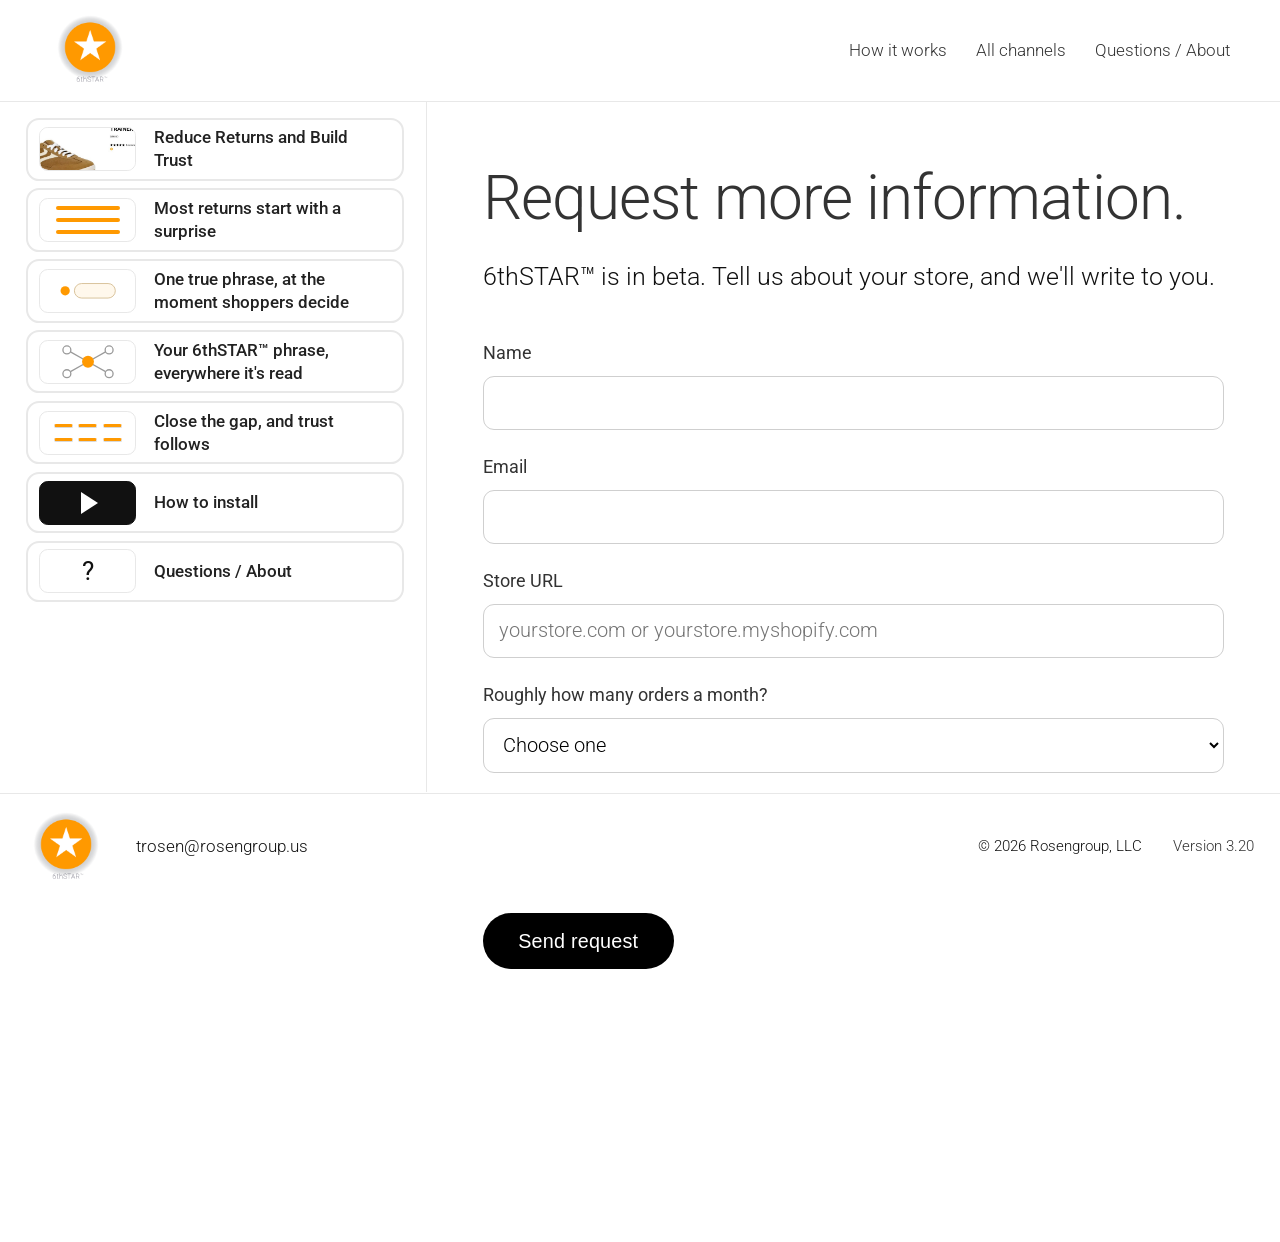
==== commit af507bb8: "v3.20: How to install v1.4, captions say "6thSTAR phrase" (Tracy: "Yes, make v1.4", then "Yes, go li" ====
--- a/beta/index.html
+++ b/beta/index.html
@@ -78,7 +78,7 @@
   <img src="/assets/6thstar-mark.png" alt="6thSTAR™" width="72" height="72">
   <nav><a href="mailto:trosen@rosengroup.us">trosen@rosengroup.us</a></nav>
   <span class="copy">&copy; 2026 Rosengroup, LLC</span>
-  <span class="ver">Version 3.19</span>
+  <span class="ver">Version 3.20</span>
 </div></footer>
 <script src="/assets/site.js"></script>
 </body>
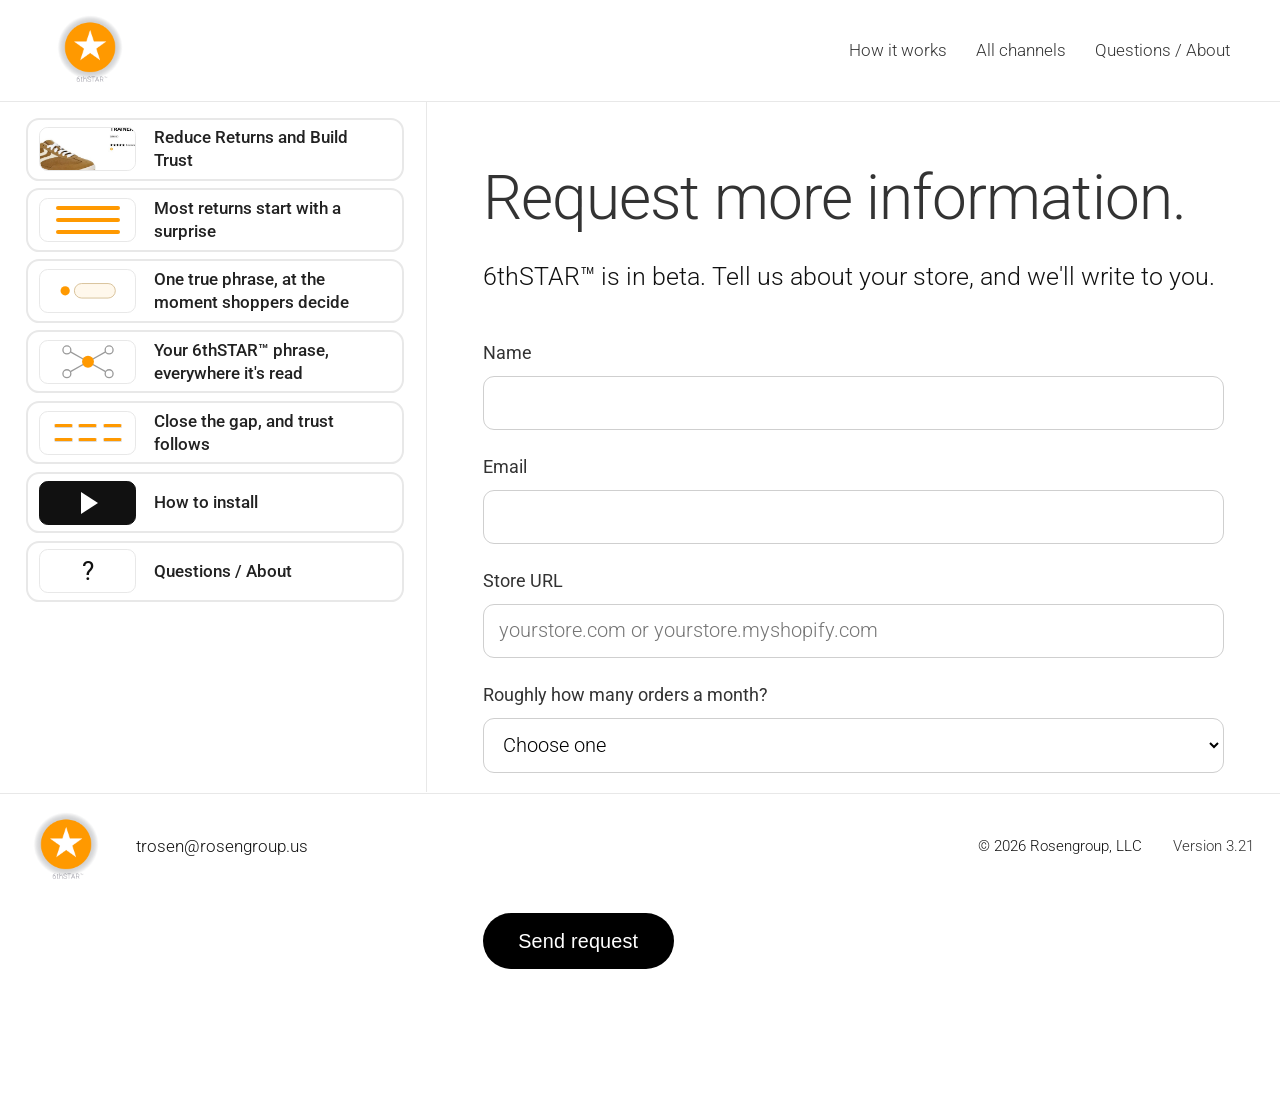
==== commit 83f07c3a: "v3.21: Next sits in the flow at each card's foot, never over content; smaller Most returns picture; " ====
--- a/beta/index.html
+++ b/beta/index.html
@@ -78,7 +78,7 @@
   <img src="/assets/6thstar-mark.png" alt="6thSTAR™" width="72" height="72">
   <nav><a href="mailto:trosen@rosengroup.us">trosen@rosengroup.us</a></nav>
   <span class="copy">&copy; 2026 Rosengroup, LLC</span>
-  <span class="ver">Version 3.20</span>
+  <span class="ver">Version 3.21</span>
 </div></footer>
 <script src="/assets/site.js"></script>
 </body>
--- a/assets/site.css
+++ b/assets/site.css
@@ -647,3 +647,28 @@
   .fpanel .story-big .film{max-width:calc((100vh / var(--z,1) - var(--hdr,93px) - var(--foot,98px) - 150px - 190px) * 16 / 9)!important}
   .fpanel .story-big h2 + .sub{margin-bottom:28px!important}
 }
+/* v3.21 (Tracy: "picture is too big. and the next headlines should be same font at NEXT") */
+@media (min-width:900px){
+  .fpanel .page-shot{width:min(100%,620px,max(420px,calc((100vh / var(--z,1) - var(--hdr,93px) - var(--foot,98px) - 150px - 330px) * 1200 / 500)))!important}
+  .fpanel .sec .fnext,.fpanel .sec .fnext span{font-weight:300!important}
+}
+.page-shot{max-width:620px}
+/* v3.21 (Tracy: "spacing problem"): the channel diagram is sized to the free height so it never runs under Next */
+@media (min-width:900px){
+  .fpanel #ai svg.channels{width:min(100%,600px,max(340px,calc((100vh / var(--z,1) - var(--hdr,93px) - var(--foot,98px) - 150px - 380px) * 520 / 400)))!important;
+    max-width:none!important;margin:20px 0 0!important;display:block}
+  .fpanel #ai .two{gap:0!important}
+}
+/* v3.21: Next in the flow, never over the content (replaces the fixed Next of v3.16) */
+@media (min-width:900px){
+  .fpanel{padding-bottom:28px!important}
+  .fpanel>.sec.on{display:flex!important;flex-direction:column;min-height:calc(100vh / var(--z,1) - var(--hdr,93px) - var(--foot,98px) - 56px - 28px)}
+  .fpanel .sec .fnext{position:static!important;transform:none!important;left:auto!important;right:auto!important;bottom:auto!important;
+    margin:auto 0 0!important;padding:36px 0 6px!important;text-align:right;background:none!important;max-width:100%;white-space:normal}
+}
+@media (min-width:900px){.fpanel{min-height:calc(100vh / var(--z,1) - var(--hdr,93px) - var(--foot,98px))!important}}
+@media (min-width:900px){
+  .fpanel #get > .in{min-height:0!important;flex:1}
+  .fpanel #get .tiles{max-height:560px!important;grid-auto-rows:minmax(min-content,1fr)!important}
+}
+@media (min-width:900px) and (max-width:1279px){.fpanel #get .tiles{max-height:none!important}}
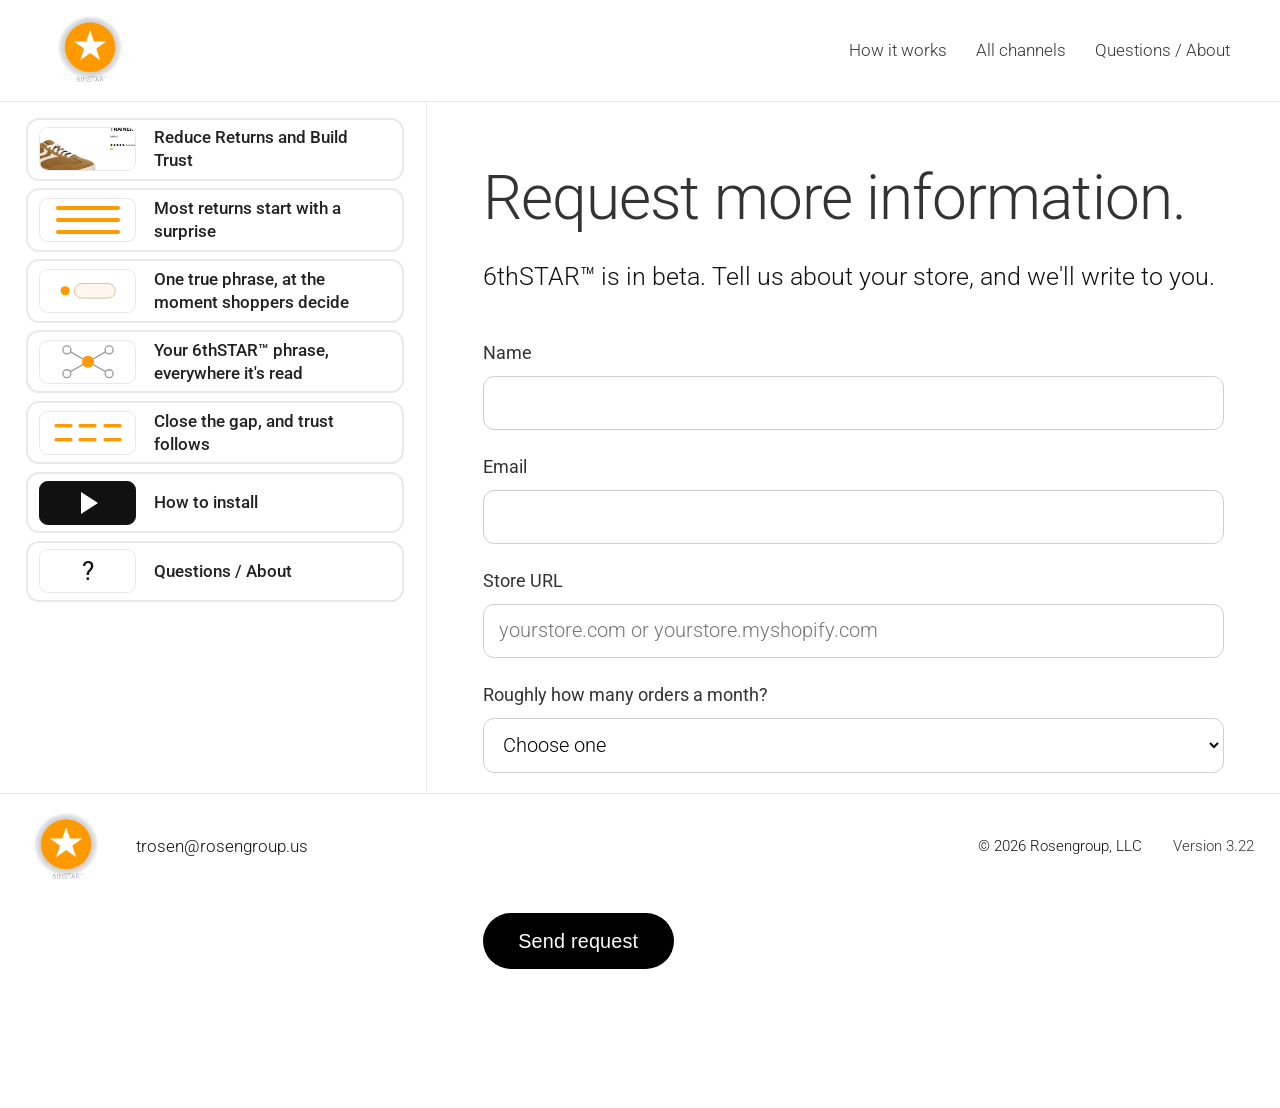
==== commit 888d9967: "v3.22: channel diagram bigger and centred; About text the size of the answers (Tracy, then "Yes, go " ====
--- a/beta/index.html
+++ b/beta/index.html
@@ -78,7 +78,7 @@
   <img src="/assets/6thstar-mark.png" alt="6thSTAR™" width="72" height="72">
   <nav><a href="mailto:trosen@rosengroup.us">trosen@rosengroup.us</a></nav>
   <span class="copy">&copy; 2026 Rosengroup, LLC</span>
-  <span class="ver">Version 3.21</span>
+  <span class="ver">Version 3.22</span>
 </div></footer>
 <script src="/assets/site.js"></script>
 </body>
--- a/assets/site.css
+++ b/assets/site.css
@@ -672,3 +672,12 @@
   .fpanel #get .tiles{max-height:560px!important;grid-auto-rows:minmax(min-content,1fr)!important}
 }
 @media (min-width:900px) and (max-width:1279px){.fpanel #get .tiles{max-height:none!important}}
+/* v3.22 (Tracy: "make this bigger and center"): the channel diagram as large as the free space allows, centred */
+@media (min-width:900px){
+  .fpanel #ai svg.channels{width:min(100%,820px,max(380px,calc((100vh / var(--z,1) - var(--hdr,93px) - var(--foot,98px) - 84px - 330px) * 520 / 328)))!important;
+    margin:24px auto 0!important}
+}
+/* v3.22 (Tracy: "about font should be same size as answers to questions. not shouting at reader") */
+.about-text{font-size:16.5px!important;font-weight:400!important;line-height:1.55!important;max-width:760px}
+.about-sig{font-size:16.5px!important}
+@media (max-width:700px){.about-text{font-size:16.5px!important}}
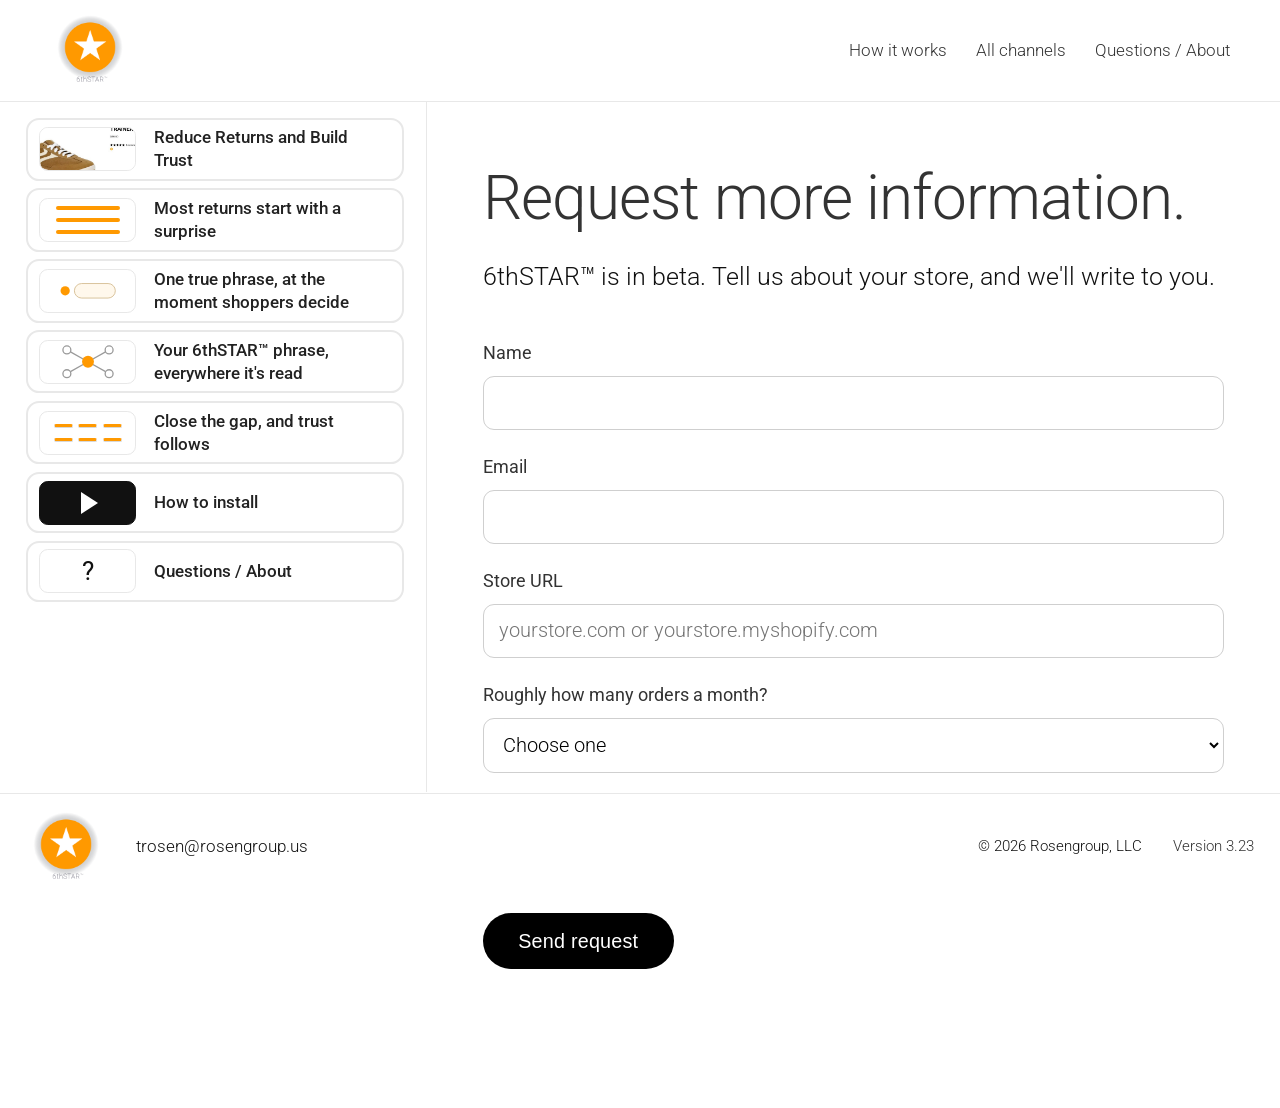
==== commit 28caf0a4: "v3.23: whole MARLOW card; each card's picture fits the screen height; About lighter and higher (Trac" ====
--- a/beta/index.html
+++ b/beta/index.html
@@ -78,7 +78,7 @@
   <img src="/assets/6thstar-mark.png" alt="6thSTAR™" width="72" height="72">
   <nav><a href="mailto:trosen@rosengroup.us">trosen@rosengroup.us</a></nav>
   <span class="copy">&copy; 2026 Rosengroup, LLC</span>
-  <span class="ver">Version 3.22</span>
+  <span class="ver">Version 3.23</span>
 </div></footer>
 <script src="/assets/site.js"></script>
 </body>
--- a/assets/site.css
+++ b/assets/site.css
@@ -681,3 +681,24 @@
 .about-text{font-size:16.5px!important;font-weight:400!important;line-height:1.55!important;max-width:760px}
 .about-sig{font-size:16.5px!important}
 @media (max-width:700px){.about-text{font-size:16.5px!important}}
+
+/* v3.23: the whole MARLOW card; About lighter and higher (Tracy: "lighten the font on about a little and move up") */
+.page-shot .line-pop{top:43%!important}
+@media (min-width:900px){
+  .fpanel .page-shot{width:min(100%,620px)!important}
+  .fpanel #ai svg.channels{width:min(100%,820px)!important}
+  .fpanel .story-big .film{max-width:none!important;width:100%}
+}
+.about-text{font-weight:350!important}
+#questions .in.about{margin-top:36px!important;padding-top:28px!important}
+/* v3.23: Questions / About and the six boxes fit shorter screens */
+@media (min-width:900px){
+  .fpanel .about-text{max-width:none!important}
+  .fpanel #questions .qcols summary{padding-top:12px!important;padding-bottom:12px!important}
+}
+@media (min-width:900px) and (max-height:1080px){
+  .fpanel #get .tiles{gap:18px!important;margin-top:28px!important}
+  .fpanel #get .tile{padding:20px 26px!important}
+  .fpanel #get .tile h3{font-size:19px!important;margin-bottom:6px}
+  .fpanel #get .tile p{font-size:16.5px!important}
+}
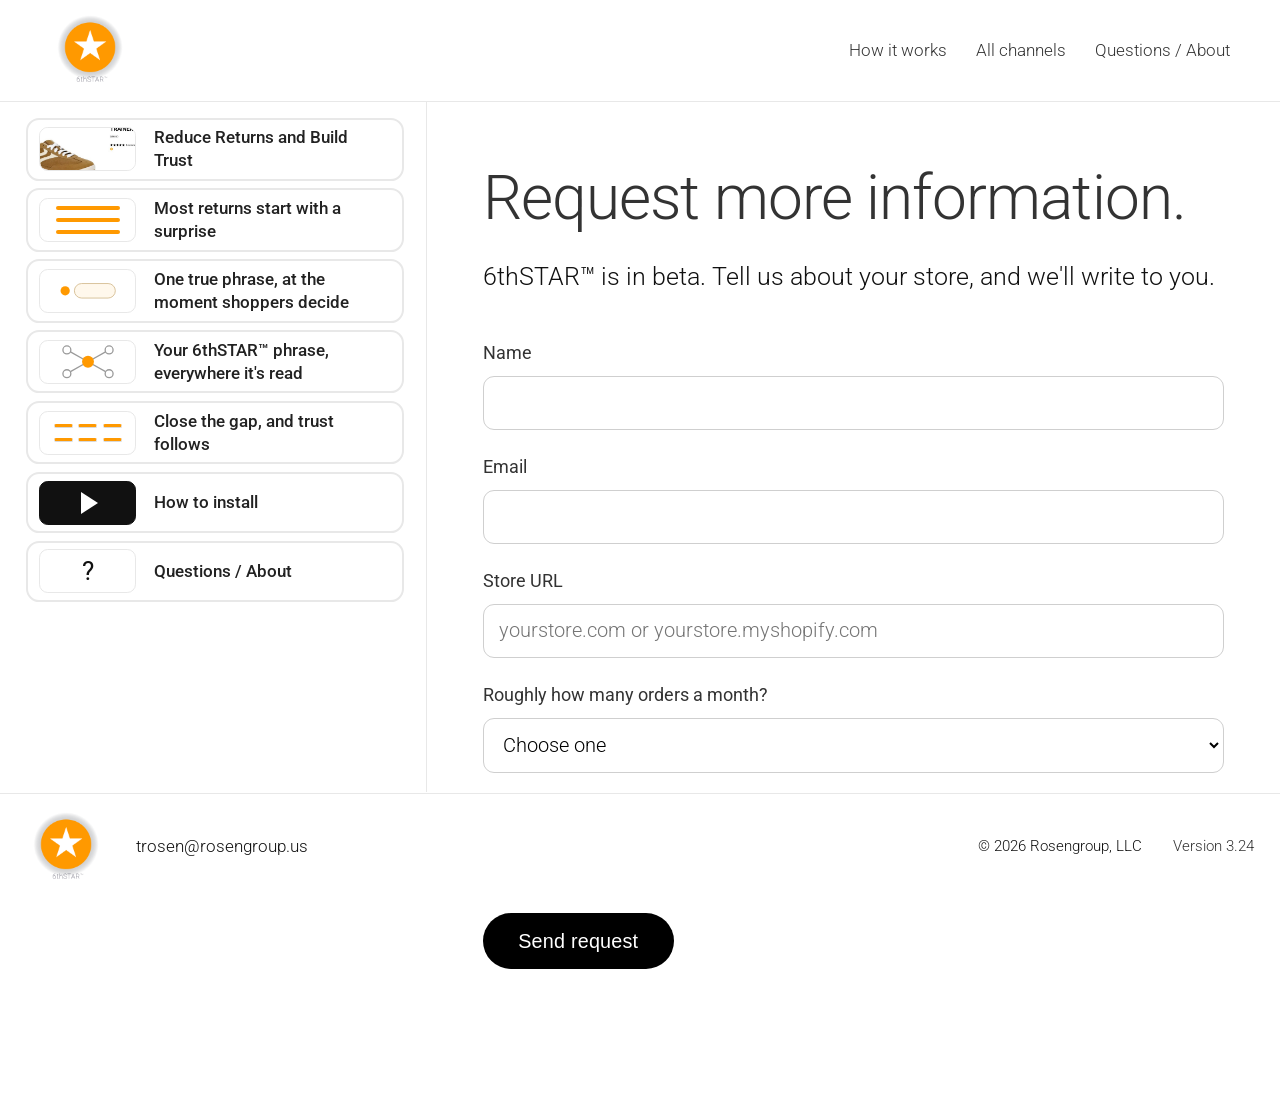
==== commit 9b99b846: "v3.24: About beside the questions on wide screens, so Questions / About fits with its Next (Tracy, t" ====
--- a/beta/index.html
+++ b/beta/index.html
@@ -78,7 +78,7 @@
   <img src="/assets/6thstar-mark.png" alt="6thSTAR™" width="72" height="72">
   <nav><a href="mailto:trosen@rosengroup.us">trosen@rosengroup.us</a></nav>
   <span class="copy">&copy; 2026 Rosengroup, LLC</span>
-  <span class="ver">Version 3.23</span>
+  <span class="ver">Version 3.24</span>
 </div></footer>
 <script src="/assets/site.js"></script>
 </body>
--- a/assets/site.css
+++ b/assets/site.css
@@ -702,3 +702,11 @@
   .fpanel #get .tile h3{font-size:19px!important;margin-bottom:6px}
   .fpanel #get .tile p{font-size:16.5px!important}
 }
+/* v3.24 (Tracy: "Request more information" cut off under the footer): from 1280 px, About sits beside the questions */
+@media (min-width:1280px){
+  .fpanel>#questions.sec.on{display:grid!important;grid-template-columns:minmax(0,1fr) minmax(0,1fr);grid-template-rows:auto 1fr;column-gap:64px}
+  .fpanel #questions .qcols{grid-template-columns:1fr!important;display:grid}
+  .fpanel #questions .qcols>div{display:contents}
+  .fpanel #questions .in.about{margin-top:0!important;padding-top:0!important;border-top:0!important}
+  .fpanel #questions .fnext{grid-column:1 / -1;align-self:end;justify-self:end;width:auto!important}
+}
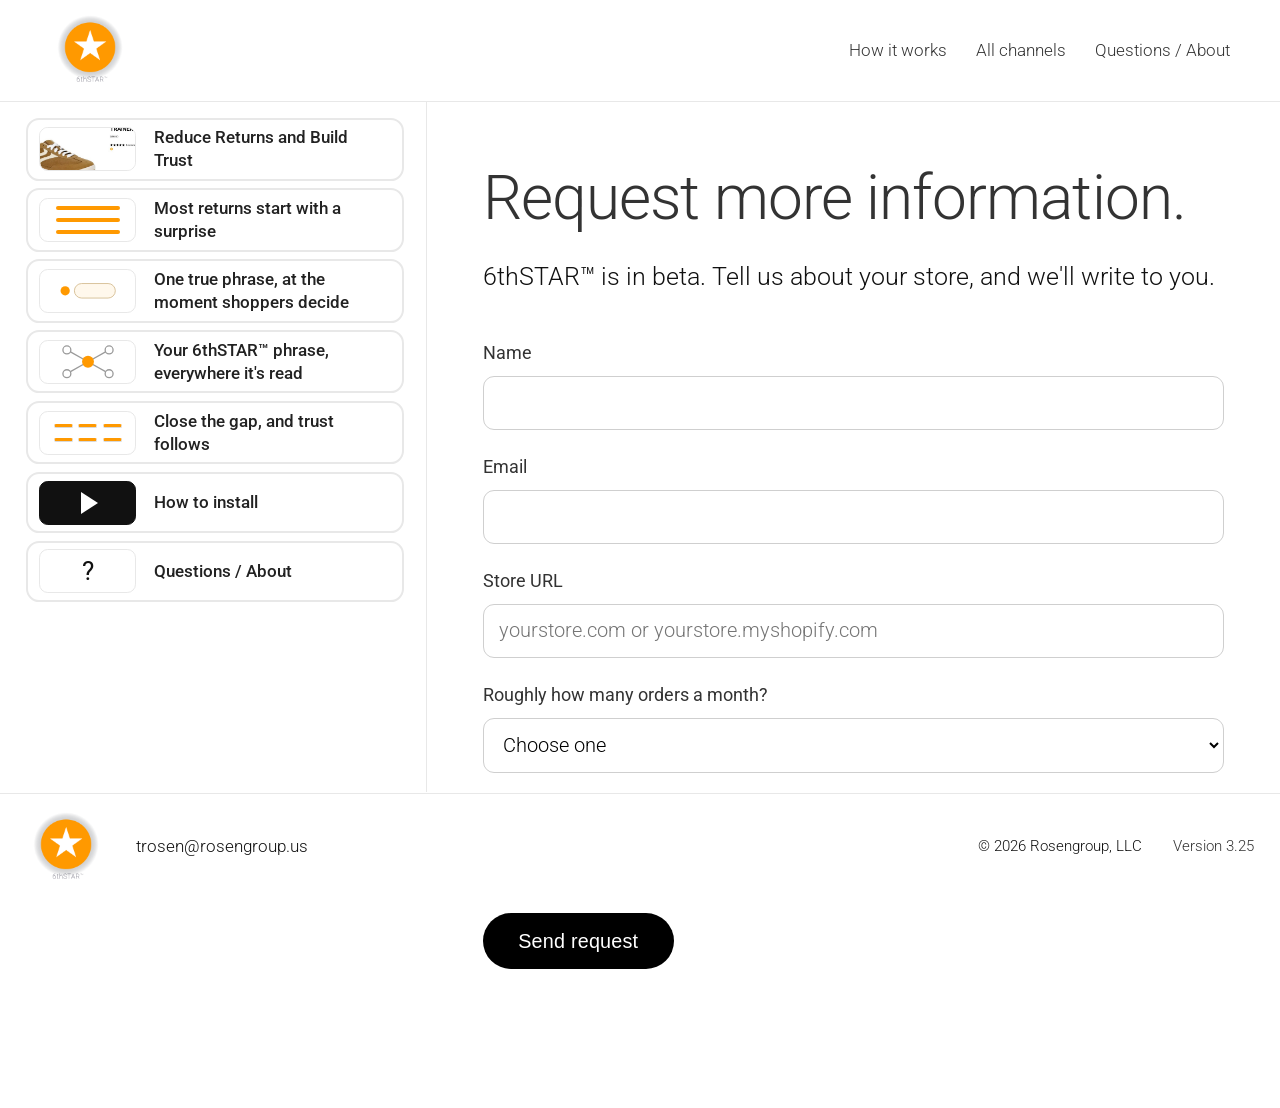
==== commit dc0435d0: "v3.25: "Size" removed from the MARLOW product picture (Tracy, then "Yes, go live") Co-Authored-By: C" ====
--- a/beta/index.html
+++ b/beta/index.html
@@ -78,7 +78,7 @@
   <img src="/assets/6thstar-mark.png" alt="6thSTAR™" width="72" height="72">
   <nav><a href="mailto:trosen@rosengroup.us">trosen@rosengroup.us</a></nav>
   <span class="copy">&copy; 2026 Rosengroup, LLC</span>
-  <span class="ver">Version 3.24</span>
+  <span class="ver">Version 3.25</span>
 </div></footer>
 <script src="/assets/site.js"></script>
 </body>
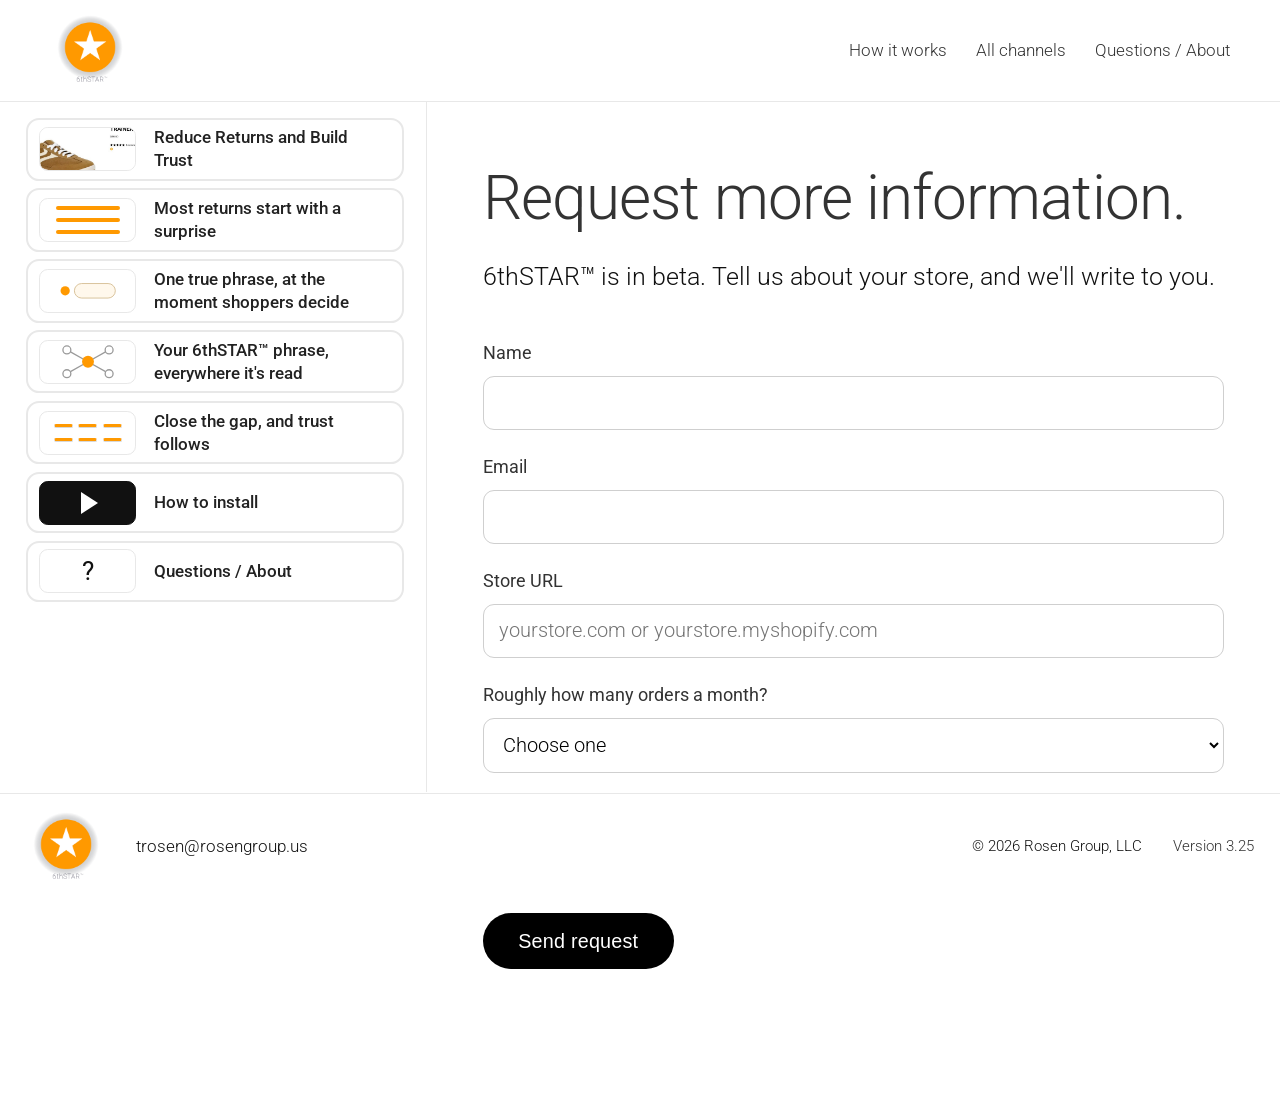
==== commit e1c7ad9b: "Footer: "Rosen Group, LLC", two words (Tracy 2026-11-27; version stays 3.25) Co-Authored-By: Claude " ====
--- a/beta/index.html
+++ b/beta/index.html
@@ -77,7 +77,7 @@
 <footer class="foot"><div class="in">
   <img src="/assets/6thstar-mark.png" alt="6thSTAR™" width="72" height="72">
   <nav><a href="mailto:trosen@rosengroup.us">trosen@rosengroup.us</a></nav>
-  <span class="copy">&copy; 2026 Rosengroup, LLC</span>
+  <span class="copy">&copy; 2026 Rosen Group, LLC</span>
   <span class="ver">Version 3.25</span>
 </div></footer>
 <script src="/assets/site.js"></script>
